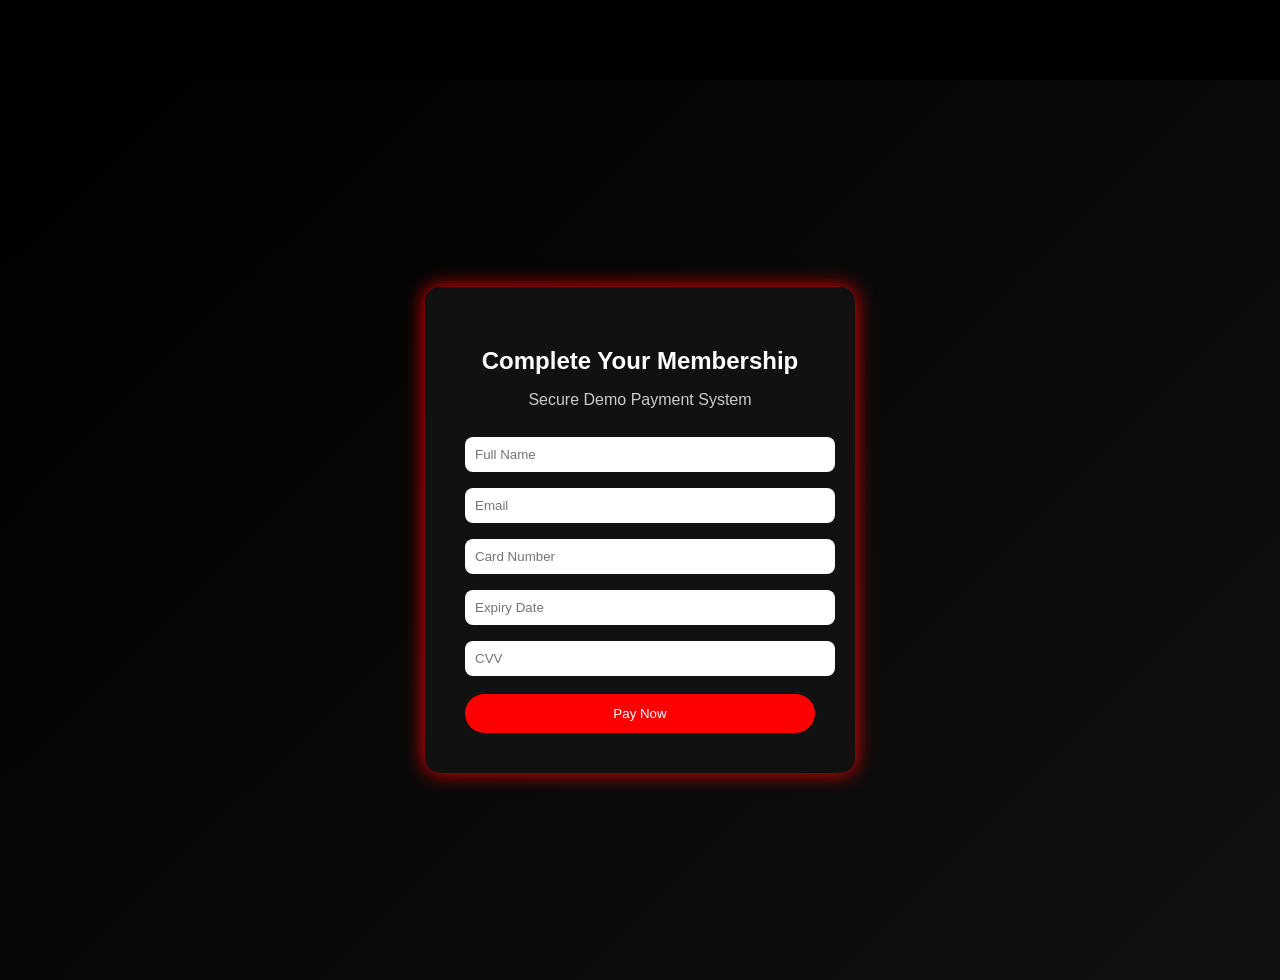
==== pyment.html @ 09b9de29 "Initial commit" ====
<!DOCTYPE html>
<html lang="en">
<head>
<meta charset="UTF-8">
<meta name="viewport" content="width=device-width, initial-scale=1.0">
<title>Payment - My Gym</title>
<link rel="stylesheet" href="style.css">
</head>
<body>

<section class="payment-hero">
  <div class="payment-box">
    <h1>Complete Your Membership</h1>
    <p>Secure Demo Payment System</p>

    <form>
      <input type="text" placeholder="Full Name" required>
      <input type="email" placeholder="Email" required>
      <input type="text" placeholder="Card Number" required>
      <input type="text" placeholder="Expiry Date" required>
      <input type="text" placeholder="CVV" required>

      <button type="submit">Pay Now</button>
    </form>
  </div>
</section>

</body>
</html>
---- style.css ----
html {
  scroll-behavior: smooth;
}
/* GLOBAL */
body {
  margin: 0;
  font-family: Arial, sans-serif;
  background-color: #000;
  color: white;
}

/* NAVBAR */
.navbar {
  position: absolute;
  top: 0;
  width: 100%;
  padding: 20px 40px;
  display: flex;
  justify-content: space-between;
  align-items: center;
  z-index: 10;
}

.logo {
  font-size: 24px;
  font-weight: bold;
}

.nav-links {
  list-style: none;
  display: flex;
  gap: 30px;
}

.nav-links a {
  text-decoration: none;
  color: white;
}

.nav-links a:hover {
  color: red;
}

/* HERO SECTION */
.hero {
  height: 100vh;
  background-image:
    linear-gradient(rgba(0,0,0,0.65), rgba(0,0,0,0.65)),
    url("images/gym.jpg");
  background-size: cover;
  background-position: center;
  background-repeat: no-repeat;

  display: flex;
  flex-direction: column;
  justify-content: center;
  align-items: center;
  text-align: center;
}

.hero h1 {
  font-size: 56px;
  margin-bottom: 10px;
}

.hero p {
  font-size: 20px;
  color: #ccc;
  margin-bottom: 30px;
}

.hero button {
  padding: 15px 40px;
  font-size: 18px;
  background-color: red;
  border: none;
  color: white;
  border-radius: 5px;
  cursor: pointer;
}

.hero button:hover {
  background-color: darkred;
}

/* PROGRAMS SECTION */
.programs {
  background-color: #111;
  padding: 80px 40px;
  text-align: center;
}

.programs h2 {
  font-size: 40px;
  margin-bottom: 50px;
}

.program-cards {
  display: flex;
  justify-content: center;
  gap: 30px;
  flex-wrap: wrap;
}

.card {
  background-color: #1c1c1c;
  padding: 30px;
  width: 280px;
  border-radius: 10px;
  transition: transform 0.3s;
}

.card:hover {
  transform: translateY(-10px);
}

.icon {
  font-size: 40px;
  margin-bottom: 15px;
}

.card h3 {
  margin-bottom: 15px;
  color: red;
}

.card p {
  color: #ccc;
  font-size: 16px;
}

/* CONTACT SECTION */
.contact {
  background-color: #000;
  padding: 60px 40px;
  text-align: center;
}

.contact h2 {
  font-size: 32px;
  margin-bottom: 20px;
}

.contact p {
  color: #ccc;
}
/* ============================= */
/* TRAINING LEVELS – PREMIUM UI */
/* ============================= */

.levels {
  background: radial-gradient(circle at top, #141414, #000);
  padding: 100px 20px;
}

.levels h2 {
  font-size: 48px;
  margin-bottom: 35px;
  letter-spacing: 1px;
}

/* Tabs */
.level-tabs {
  display: flex;
  justify-content: center;
  gap: 15px;
  margin-bottom: 40px;
}

.level-tabs .tab {
  padding: 14px 36px;
  font-size: 16px;
  border-radius: 30px;
  background: linear-gradient(145deg, #1a1a1a, #0e0e0e);
  color: #ccc;
  border: 1px solid #222;
  transition: all 0.3s ease;
}

.level-tabs .tab:hover {
  color: white;
  transform: translateY(-2px);
}

.level-tabs .tab.active {
  background: linear-gradient(135deg, #ff2a2a, #c40000);
  color: white;
  box-shadow: 0 10px 25px rgba(255, 0, 0, 0.4);
}

/* Level Box */
.level-content {
  display: flex;
  justify-content: center;
}

.level-box {
  width: 420px;
  background: linear-gradient(160deg, #1b1b1b, #0f0f0f);
  border-radius: 15px;
  padding: 35px;
  box-shadow: 0 25px 60px rgba(0, 0, 0, 0.7);
  animation: fadeSlide 0.5s ease;
}

.level-box h3 {
  font-size: 24px;
  margin-bottom: 20px;
  color: #ff3b3b;
  text-align: center;
}

.level-box ul li {
  font-size: 16px;
  padding: 10px 0;
  border-bottom: 1px solid #222;
  display: flex;
  justify-content: space-between;
}

.level-box ul li::after {
  content: "✔";
  color: #ff3b3b;
}

/* Animation */
@keyframes fadeSlide {
  from {
    opacity: 0;
    transform: translateY(15px);
  }
  to {
    opacity: 1;
    transform: translateY(0);
  }
}
/* PRICING SECTION */
.pricing {
  background-color: #111;
  padding: 80px 40px;
  text-align: center;
}

.pricing h2 {
  font-size: 40px;
  margin-bottom: 50px;
}

.pricing-cards {
  display: flex;
  justify-content: center;
  gap: 30px;
  flex-wrap: wrap;
}

.price-card {
  background-color: #1c1c1c;
  width: 280px;
  padding: 30px;
  border-radius: 10px;
}

.price-card h3 {
  color: red;
  margin-bottom: 10px;
}

.price {
  font-size: 22px;
  margin-bottom: 20px;
}

.price-card ul {
  list-style: none;
  padding: 0;
  margin-bottom: 20px;
}

.price-card ul li {
  margin-bottom: 10px;
  color: #ccc;
}

.price-card button {
  padding: 12px 30px;
  border: none;
  background-color: red;
  color: white;
  cursor: pointer;
  border-radius: 5px;
}

.featured {
  border: 2px solid red;
}
/* TRAINERS SECTION */
.trainers {
  background-color: #0d0d0d;
  padding: 100px 40px;
  text-align: center;
}

.trainers h2 {
  font-size: 40px;
  margin-bottom: 50px;
}

.trainer-cards {
  display: flex;
  justify-content: center;
  gap: 30px;
  flex-wrap: wrap;
}

.trainer {
  background-color: #1c1c1c;
  width: 260px;
  padding: 30px;
  border-radius: 12px;
  transition: transform 0.3s, box-shadow 0.3s;
}

.trainer:hover {
  transform: translateY(-10px);
  box-shadow: 0 10px 25px rgba(255,0,0,0.25);
}

.trainer-img {
  font-size: 60px;
  margin-bottom: 15px;
}

.trainer h3 {
  color: red;
  margin-bottom: 10px;
}

.trainer p {
  color: #ccc;
  font-size: 15px;
}
/* DIET PLAN SECTION */
.diet {
  background-color: #0d0d0d;
  padding: 80px 40px;
  text-align: center;
}

.diet h2 {
  font-size: 40px;
  margin-bottom: 50px;
}

.diet-box {
  display: flex;
  justify-content: center;
  gap: 40px;
  flex-wrap: wrap;
}

.diet-plan {
  background-color: #1c1c1c;
  padding: 30px;
  width: 380px;
  border-radius: 10px;
  text-align: left;
}

.diet-plan h3 {
  color: red;
  margin-bottom: 20px;
  text-align: center;
}

.diet-plan ul {
  list-style: none;
  padding: 0;
}

.diet-plan ul li {
  margin-bottom: 12px;
  color: #ccc;
  font-size: 16px;
}
/* LEVEL BASED TRAINING */
.levels {
  background-color: #111;
  padding: 80px 40px;
  text-align: center;
}

.levels h2 {
  font-size: 40px;
  margin-bottom: 40px;
}

.level-tabs {
  margin-bottom: 30px;
}

.tab {
  padding: 12px 30px;
  margin: 0 5px;
  background-color: #1c1c1c;
  color: white;
  border: none;
  cursor: pointer;
  border-radius: 5px;
}

.tab.active {
  background-color: red;
}

.level-content {
  display: flex;
  justify-content: center;
}

.level-box {
  display: none;
  background-color: #1c1c1c;
  padding: 30px;
  width: 400px;
  border-radius: 10px;
  text-align: left;
}

.level-box.active {
  display: block;
}

.level-box h3 {
  color: red;
  margin-bottom: 20px;
}

.level-box ul {
  list-style: none;
  padding: 0;
}

.level-box ul li {
  margin-bottom: 10px;
  color: #ccc;
}
/* BMI & CALORIE CALCULATOR */
.calculator {
  background-color: #0f0f0f;
  padding: 80px 40px;
  text-align: center;
}

.calculator h2 {
  font-size: 40px;
  margin-bottom: 30px;
}

.calc-box {
  max-width: 400px;
  margin: auto;
  background-color: #1c1c1c;
  padding: 30px;
  border-radius: 10px;
}

.calc-box input,
.calc-box select {
  width: 100%;
  padding: 12px;
  margin-bottom: 15px;
  border: none;
  border-radius: 5px;
}

.calc-box button {
  width: 100%;
  padding: 12px;
  background-color: red;
  color: white;
  border: none;
  font-size: 16px;
  cursor: pointer;
  border-radius: 5px;
}

.result {
  margin-top: 20px;
  color: #ccc;
  font-size: 16px;
}
/* MOBILE NAVBAR */
.hamburger {
  display: none;
  font-size: 28px;
  cursor: pointer;
}

/* Mobile View */
@media (max-width: 768px) {
  .hamburger {
    display: block;
  }

  .nav-links {
    position: absolute;
    top: 70px;
    right: 0;
    background-color: #000;
    width: 100%;
    flex-direction: column;
    align-items: center;
    display: none;
    padding: 20px 0;
  }

  .nav-links li {
    margin: 15px 0;
  }

  .nav-links.active {
    display: flex;
  }
}
/* THEME TOGGLE BUTTON */
.theme-toggle {
  background: transparent;
  border: none;
  font-size: 22px;
  cursor: pointer;
  margin-left: 15px;
}

/* LIGHT MODE */
body.light {
  background-color: #f5f5f5;
  color: #111;
}

body.light section {
  background-color: #f5f5f5;
}
body.light .card,
body.light .price-card,
body.light .plan,
body.light .diet-plan,
body.light .level-box,
body.light .calc-box {
  background-color: #ffffff;
  color: #111;
}

body.light .navbar {
  background-color: #ffffff;
}

body.light .nav-links a {
  color: #111;
}
/* STICKY NAVBAR */
.navbar {
  position: fixed;
  top: 0;
  width: 100%;
  z-index: 1000;
  transition: background-color 0.3s ease, box-shadow 0.3s ease;
}

/* Navbar when scrolled */
.navbar.scrolled {
  background-color: rgba(0, 0, 0, 0.95);
  box-shadow: 0 2px 10px rgba(0, 0, 0, 0.5);
}

/* Add space so content doesn't hide under navbar */
body {
  padding-top: 80px;
}
/* SMOOTHER SCROLL & BETTER UX */
html {
  scroll-behavior: smooth;
}

/* Reduce motion for accessibility */
@media (prefers-reduced-motion: reduce) {
  * {
    animation: none !important;
    transition: none !important;
  }
}
/* AUTH PAGES */
.auth-body {
  min-height: 100vh;
  background: linear-gradient(135deg, #000, #111);
  display: flex;
  justify-content: center;
  align-items: center;
}

.auth-container {
  background-color: #1c1c1c;
  padding: 40px;
  width: 320px;
  border-radius: 10px;
  text-align: center;
}

.auth-container h2 {
  margin-bottom: 25px;
  color: white;
}

.auth-form input {
  width: 100%;
  padding: 12px;
  margin-bottom: 15px;
  border: none;
  border-radius: 5px;
}

.auth-form button {
  width: 100%;
  padding: 12px;
  background-color: red;
  border: none;
  color: white;
  font-size: 16px;
  cursor: pointer;
  border-radius: 5px;
}

.auth-container p {
  margin-top: 15px;
  font-size: 14px;
  color: #ccc;
}

.auth-container a {
  color: red;
  text-decoration: none;
}
/* PROGRAM DETAILS */
.card {
  cursor: pointer;
}

.details {
  display: none;
  margin-top: 15px;
  text-align: left;
}

.details ul {
  padding-left: 18px;
}

.details ul li {
  color: #ccc;
  font-size: 14px;
  margin-bottom: 6px;
}

.card.active .details {
  display: block;
}
/* DIET MODAL */
.diet-modal {
  position: fixed;
  inset: 0;
  background: rgba(0,0,0,0.85);
  display: none;
  justify-content: center;
  align-items: center;
  z-index: 2000;
}

.diet-modal-content {
  background: linear-gradient(160deg, #1b1b1b, #0f0f0f);
  padding: 35px;
  width: 360px;
  border-radius: 15px;
  position: relative;
  text-align: center;
  box-shadow: 0 20px 60px rgba(0,0,0,0.8);
}

.diet-modal-content h2 {
  color: red;
  margin-bottom: 20px;
}

.diet-modal-content input,
.diet-modal-content select {
  width: 100%;
  padding: 12px;
  margin-bottom: 15px;
  border-radius: 5px;
  border: none;
}

.diet-modal-content button {
  width: 100%;
  padding: 12px;
  background: red;
  color: white;
  border: none;
  font-size: 16px;
  border-radius: 5px;
  cursor: pointer;
}

.diet-result {
  margin-top: 20px;
  text-align: left;
  color: #ccc;
}

.close-modal {
  position: absolute;
  top: 12px;
  right: 15px;
  font-size: 20px;
  cursor: pointer;
}
.diet-result h4 {
  color: red;
  margin-bottom: 15px;
}

.diet-result ul {
  list-style: none;
  padding: 0;
}

.diet-result ul li {
  margin-bottom: 10px;
  color: #ccc;
}
/* CALCULATOR MODAL */
.calc-modal {
  display: none;
  position: fixed;
  inset: 0;
  background: rgba(0,0,0,0.85);
  justify-content: center;
  align-items: center;
  z-index: 2000;
}

.calc-modal-content {
  background: #1c1c1c;
  padding: 30px;
  width: 90%;
  max-width: 420px;
  border-radius: 10px;
  color: white;
  position: relative;
  animation: pop 0.3s ease;
}

@keyframes pop {
  from { transform: scale(0.8); opacity: 0; }
  to { transform: scale(1); opacity: 1; }
}

.close-modal {
  position: absolute;
  top: 10px;
  right: 15px;
  cursor: pointer;
  font-size: 20px;
  color: red;
}

.calc-modal-content h2 {
  margin-bottom: 15px;
  text-align: center;
}
/* AUTO HIGHLIGHT DIET CARD */
.diet-plan.highlight {
  border: 2px solid red;
  box-shadow: 0 0 20px rgba(255, 0, 0, 0.7);
  transform: scale(1.05);
  transition: all 0.4s ease;
}
/* WEEKLY DIET MODAL */
.diet-modal {
  display: none;
  position: fixed;
  inset: 0;
  background: rgba(0,0,0,0.85);
  justify-content: center;
  align-items: center;
  z-index: 2000;
}

.diet-modal-content {
  background: #1c1c1c;
  padding: 30px;
  width: 90%;
  max-width: 500px;
  border-radius: 10px;
  color: white;
  max-height: 80vh;
  overflow-y: auto;
}

.weekly-diet h4 {
  color: red;
  margin-top: 15px;
}

.weekly-diet ul {
  padding-left: 18px;
}

.weekly-diet li {
  margin-bottom: 6px;
  color: #ccc;
}

.diet-modal-content button {
  margin-top: 20px;
  width: 100%;
  padding: 12px;
  background: red;
  border: none;
  color: white;
  cursor: pointer;
  border-radius: 5px;
}
/* DIET MODAL */
.diet-modal {
  display: none;
  position: fixed;
  inset: 0;
  background: rgba(0,0,0,0.85);
  justify-content: center;
  align-items: center;
  z-index: 3000;
}

.diet-modal-content {
  background: #1c1c1c;
  padding: 30px;
  width: 90%;
  max-width: 420px;
  border-radius: 10px;
  color: white;
  position: relative;
}

.diet-modal-content input {
  width: 100%;
  padding: 12px;
  margin-bottom: 15px;
  border-radius: 5px;
  border: none;
}

.diet-modal-content button {
  width: 100%;
  padding: 12px;
  background: red;
  border: none;
  color: white;
  cursor: pointer;
  border-radius: 5px;
}

.diet-result {
  margin-top: 20px;
  color: #ccc;
}

.close-modal {
  position: absolute;
  top: 10px;
  right: 15px;
  cursor: pointer;
  font-size: 18px;
}
.payment-hero {
  height: 100vh;
  background: linear-gradient(135deg, #000, #111);
  display: flex;
  justify-content: center;
  align-items: center;
}

.payment-box {
  background: #111;
  padding: 40px;
  border-radius: 15px;
  width: 350px;
  text-align: center;
  box-shadow: 0 0 20px red;
}

.payment-box h1 {
  margin-bottom: 10px;
}

.payment-box p {
  margin-bottom: 20px;
  color: #ccc;
}

.payment-box input {
  width: 100%;
  padding: 10px;
  margin: 8px 0;
  border: none;
  border-radius: 8px;
}

.payment-box button {
  width: 100%;
  padding: 12px;
  background: red;
  border: none;
  color: white;
  border-radius: 25px;
  margin-top: 10px;
  cursor: pointer;
}

.payment-box button:hover {
  background: white;
  color: red;
}
.price-card {
  cursor: pointer;
  transition: 0.3s;
}

.price-card:hover {
  transform: scale(1.05);
}
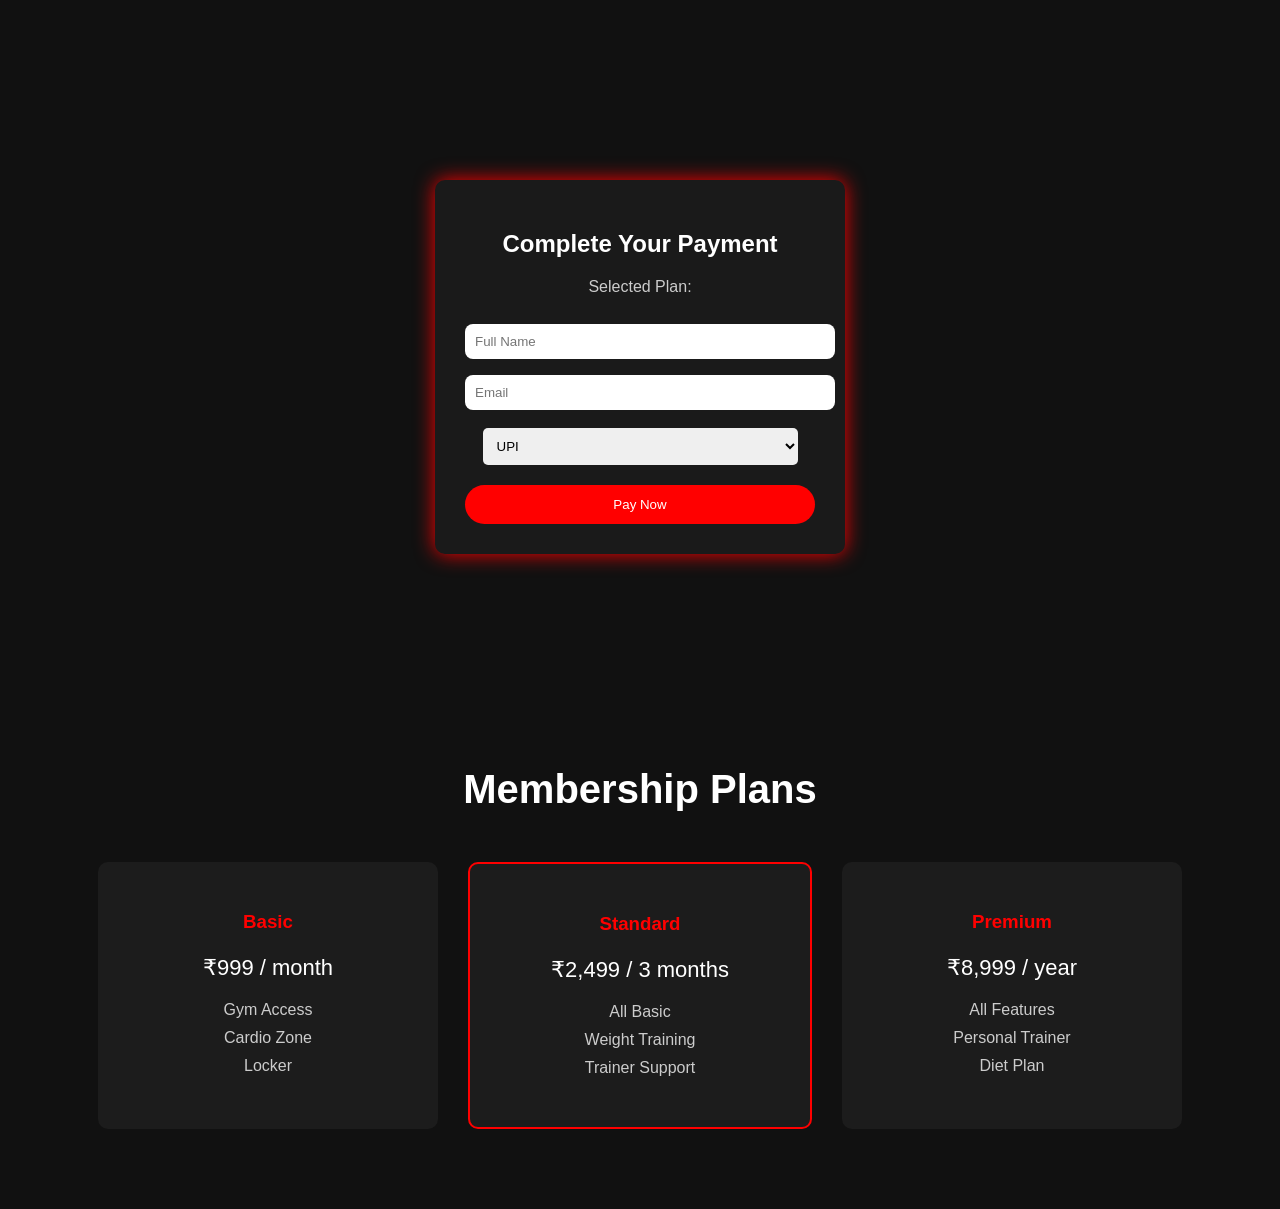
==== commit 3503b4a7: "Plans now redirect to payment page" ====
--- a/pyment.html
+++ b/pyment.html
@@ -1,29 +1,163 @@
 <!DOCTYPE html>
-<html lang="en">
+<html>
 <head>
-<meta charset="UTF-8">
-<meta name="viewport" content="width=device-width, initial-scale=1.0">
-<title>Payment - My Gym</title>
-<link rel="stylesheet" href="style.css">
+    <title>Gym Payment</title>
+    <link rel="stylesheet" href="style.css">
+    <style>
+        body {
+            background: #111;
+            color: white;
+            font-family: Arial;
+            text-align: center;
+        }
+
+        .payment-box {
+            background: #1a1a1a;
+            padding: 30px;
+            width: 350px;
+            margin: 100px auto;
+            border-radius: 10px;
+        }
+
+        input, select {
+            width: 90%;
+            padding: 10px;
+            margin: 10px 0;
+            border-radius: 5px;
+            border: none;
+        }
+
+        button {
+            padding: 10px 20px;
+            background: red;
+            color: white;
+            border: none;
+            border-radius: 5px;
+            cursor: pointer;
+        }
+
+        button:hover {
+            background: darkred;
+        }
+    </style>
 </head>
 <body>
 
-<section class="payment-hero">
-  <div class="payment-box">
-    <h1>Complete Your Membership</h1>
-    <p>Secure Demo Payment System</p>
+<div class="payment-box">
+    <h2>Complete Your Payment</h2>
+    <p id="selectedPlan"></p>
 
-    <form>
-      <input type="text" placeholder="Full Name" required>
-      <input type="email" placeholder="Email" required>
-      <input type="text" placeholder="Card Number" required>
-      <input type="text" placeholder="Expiry Date" required>
-      <input type="text" placeholder="CVV" required>
+    <input type="text" placeholder="Full Name" required>
+    <input type="email" placeholder="Email" required>
 
-      <button type="submit">Pay Now</button>
-    </form>
+    <select>
+        <option>UPI</option>
+        <option>Card</option>
+        <option>Net Banking</option>
+    </select>
+
+    <button onclick="makePayment()">Pay Now</button>
+</div>
+<!-- PRICING -->
+<section class="pricing" id="pricing">
+  <h2>Membership Plans</h2>
+  <div class="pricing-cards">
+
+    <a href="payment.html?plan=basic" class="price-card">
+      <h3>Basic</h3>
+      <p class="price">₹999 / month</p>
+      <ul>
+        <li>Gym Access</li>
+        <li>Cardio Zone</li>
+        <li>Locker</li>
+      </ul>
+    </a>
+
+    <a href="payment.html?plan=standard" class="price-card featured">
+      <h3>Standard</h3>
+      <p class="price">₹2,499 / 3 months</p>
+      <ul>
+        <li>All Basic</li>
+        <li>Weight Training</li>
+        <li>Trainer Support</li>
+      </ul>
+    </a>
+
+    <a href="payment.html?plan=premium" class="price-card">
+      <h3>Premium</h3>
+      <p class="price">₹8,999 / year</p>
+      <ul>
+        <li>All Features</li>
+        <li>Personal Trainer</li>
+        <li>Diet Plan</li>
+      </ul>
+    </a>
+
   </div>
 </section>
 
+<script>
+    const urlParams = new URLSearchParams(window.location.search);
+    const plan = urlParams.get('plan');
+
+    document.getElementById("selectedPlan").innerText =
+        "Selected Plan: " + (plan ? plan.toUpperCase() : "");
+
+    function makePayment() {
+
+        document.body.innerHTML = `
+        <section style="
+            height:100vh;
+            background:linear-gradient(to bottom, #000, #111);
+            display:flex;
+            flex-direction:column;
+            justify-content:center;
+            align-items:center;
+            color:white;
+            text-align:center;
+        ">
+
+            <h1 style="font-size:40px; margin-bottom:20px;">
+                Scan & Pay
+            </h1>
+
+            <p style="margin-bottom:30px; color:#ccc;">
+                Complete your membership payment via UPI
+            </p>
+
+            <div style="
+                background:#111;
+                padding:30px;
+                border-radius:20px;
+                box-shadow:0 0 40px red;
+            ">
+                <img src="https://api.qrserver.com/v1/create-qr-code/?size=250x250&data=upi://pay?pa=yourupiid@upi&pn=MyGym&am=2499"
+                     alt="QR Code">
+            </div>
+
+            <button onclick="paymentSuccess()" 
+                style="
+                margin-top:40px;
+                padding:12px 30px;
+                background:red;
+                border:none;
+                color:white;
+                border-radius:30px;
+                cursor:pointer;
+                font-size:16px;
+                ">
+                I've Paid
+            </button>
+
+        </section>
+        `;
+    }
+
+    function paymentSuccess(){
+        alert("Payment Verified ✅ Welcome to My Gym!");
+        window.location.href="index.html";
+    }
+</script>
+
 </body>
 </html>
--- a/style.css
+++ b/style.css
@@ -936,4 +936,10 @@
 
 .price-card:hover {
   transform: scale(1.05);
+}
+.price-card {
+  text-decoration: none;
+  color: inherit;
+  display: block;
+  cursor: pointer;
 }
